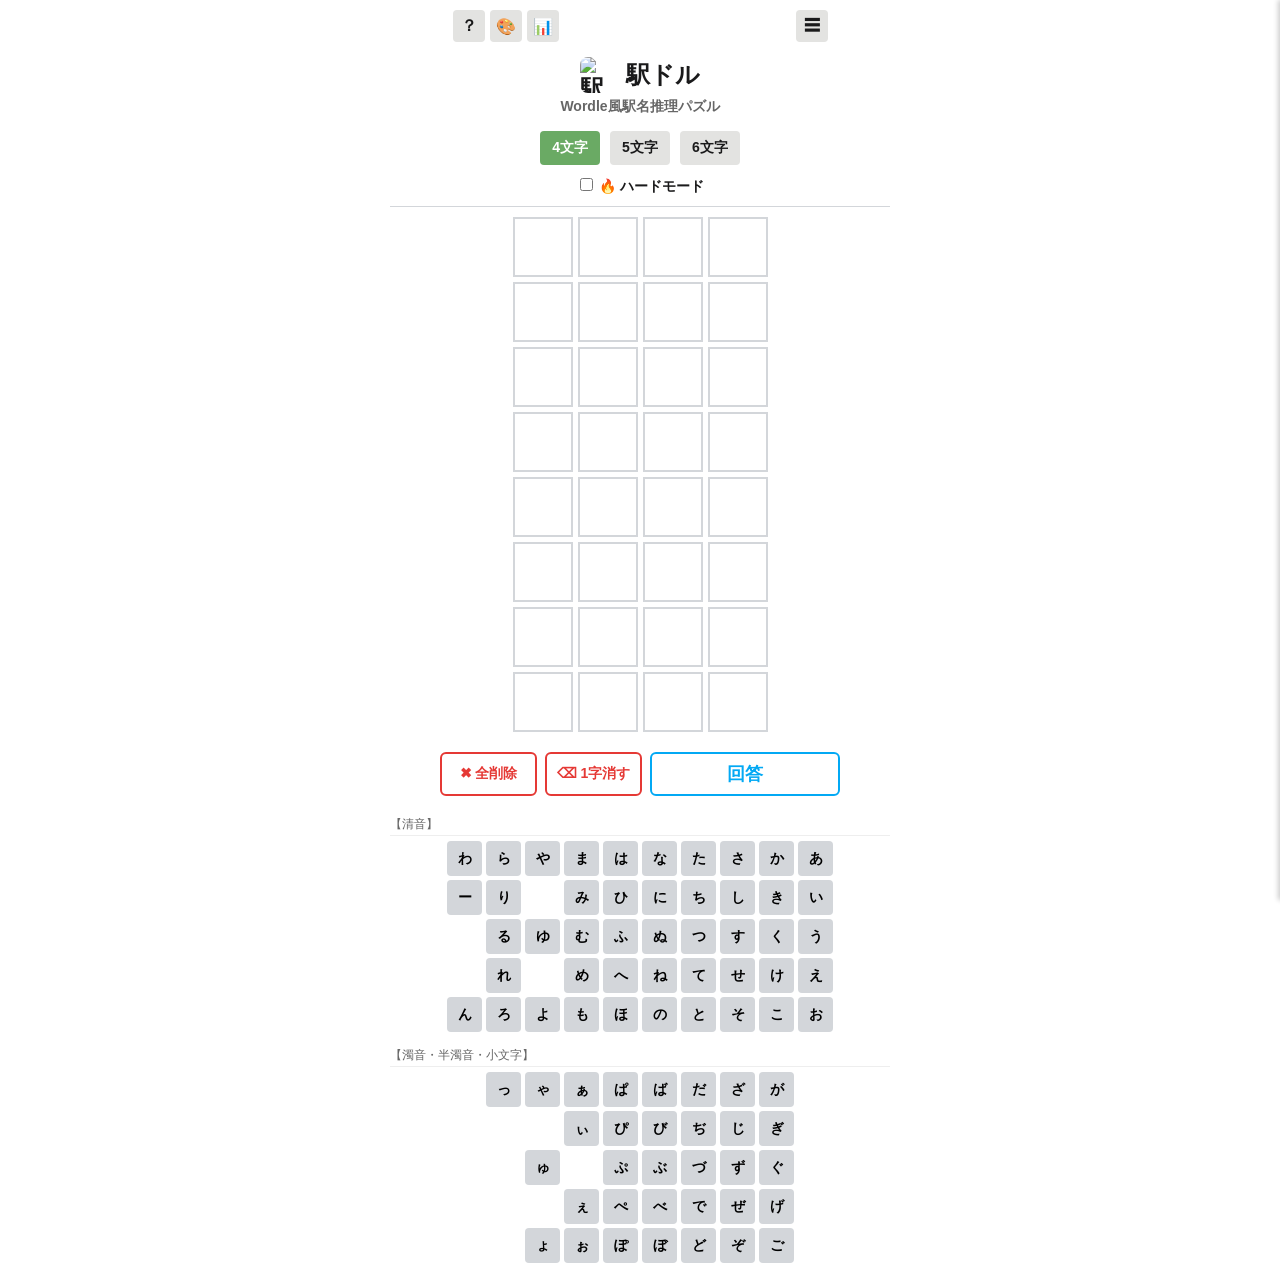
==== ekidle/index.html @ e633f65c "Update index.html" ====
<!DOCTYPE html>
<html lang="ja">
<head>
<meta charset="UTF-8">
<meta name="viewport" content="width=device-width, initial-scale=1.0, maximum-scale=1.0, user-scalable=no">
<title>駅ドル - Wordle風駅名推理パズル</title>
<meta name="keywords" content="駅ドル,鉄道,駅名,パズル,Wordle,地理,教育,旅行,日本,遊び,推理,ワードル,学習,頭の体操,駅名,駅名当て,暇つぶし">
<meta name="description" content="実在する日本の鉄道駅名を推理して当てるWordle風パズルゲーム「駅ドル」。毎日の頭の体操や地理の教育・学習、旅行や鉄道巡りのきっかけにも最適です。タイルの色をヒントに今日の駅を当てよう！">
<meta name="theme-color" content="#6aaa64">
<link rel="canonical" href="https://stationdle.pages.dev/">
<link rel="icon" href="/ekidle-icon.svg" type="image/svg+xml">
<link rel="apple-touch-icon" href="/ekidle-icon.png">
<meta property="og:title" content="駅ドル - Wordle風駅名推理パズル">
<meta property="og:type" content="website">
<meta property="og:url" content="https://stationdle.pages.dev/">
<meta property="og:image" content="https://stationdle.pages.dev/ekidle-icon.png">
<meta property="og:site_name" content="駅ドル">
<meta property="og:description" content="実在する日本の鉄道駅名を推理して当てるWordle風パズルゲーム「駅ドル」。毎日の頭の体操や地理の教育・学習、旅行や鉄道巡りのきっかけにも最適です。タイルの色をヒントに今日の駅を当てよう！">
<meta name="twitter:card" content="summary">
<link rel="stylesheet" href="style.css">
</head>
<body>
<header>
<div style="display:flex; justify-content:space-between; width:100%; max-width:375px; margin:0 auto 5px;">
<div style="display:flex; gap:5px;">
<button id="help-btn" class="btn" style="width:32px; height:32px; font-size:16px; font-weight:bold; padding:0; display:flex; justify-content:center; align-items:center;">？</button>
<button id="theme-btn" class="btn" style="width:32px; height:32px; font-size:16px; font-weight:bold; padding:0; display:flex; justify-content:center; align-items:center;">🎨</button>
<button id="stats-btn" class="btn" style="width:32px; height:32px; font-size:16px; font-weight:bold; padding:0; display:flex; justify-content:center; align-items:center;">📊</button>
</div>
<div style="display:flex; gap:5px;">
<button id="menu-btn" class="btn" style="width:32px; height:32px; font-size:16px; font-weight:bold; padding:0; display:flex; justify-content:center; align-items:center;">☰</button>
</div>
</div>
<h1 style="display: flex; justify-content: center; align-items: center; margin-top: 10px; margin-bottom: 10px;">
<img src="/ekidle-icon.svg" alt="駅ドルロゴ" style="width: 36px; height: 36px; margin-right: 10px; border-radius: 8px;">
駅ドル
</h1>
<div style="font-size: 14px; font-weight: bold; color: #666; margin-top: -5px; margin-bottom: 15px; text-align: center;">Wordle風駅名推理パズル</div>
<div class="mode-selector">
<button id="mode-4" class="btn mode-btn active">4文字</button>
<button id="mode-5" class="btn mode-btn">5文字</button>
<button id="mode-6" class="btn mode-btn">6文字</button>
</div>
<div style="margin-top:10px;text-align:center;">
<label style="font-size:14px;font-weight:bold;cursor:pointer;user-select:none;">
<input type="checkbox" id="hardmode-switch"> 🔥 ハードモード
</label>
</div>
</header>
<main style="display:flex; flex-direction:column; align-items:center; flex-grow:1; width:100%; max-width:500px;">
<div id="game-board" style="position:relative; margin-bottom:10px;"></div>
<div class="control-buttons" style="display:flex; justify-content:center; gap:8px; margin:10px auto 15px; width:95%; max-width:400px; box-sizing:border-box;">
<button id="clear-btn" class="btn" style="flex:1; background-color:#fff; color:#e53935; font-size:14px; padding:8px 0; border:2px solid #e53935; font-weight:bold; border-radius:6px; min-width:0;">✖ 全削除</button>
<button id="back-btn" class="btn" style="flex:1; background-color:#fff; color:#e53935; font-size:14px; padding:8px 0; border:2px solid #e53935; font-weight:bold; border-radius:6px; min-width:0;">⌫ 1字消す</button>
<button id="enter-btn" class="btn" style="flex:2; background-color:#fff; color:#03a9f4; font-size:18px; padding:8px 0; border:2px solid #03a9f4; font-weight:bold; border-radius:6px; min-width:0;">回答</button>
</div>
<div id="keyboard"></div>
</main>
<div id="message-box" class="hidden" style="position:fixed; top:45%; left:50%; transform:translate(-50%, -50%); background-color:rgba(0,0,0,0.85); color:#fff; padding:15px 30px; border-radius:12px; font-weight:bold; font-size:18px; z-index:9999; text-align:center; white-space:nowrap; box-shadow:0 8px 16px rgba(0,0,0,0.3); border:1px solid rgba(255,255,255,0.2);"></div>
<div id="help-modal" style="display:none; position:fixed; top:0; left:0; width:100%; height:100%; background-color:rgba(0,0,0,0.6); justify-content:center; align-items:center; z-index:200;">
<div class="modal-content" style="text-align:left; font-size:14px; max-width:350px; overflow-y:auto; max-height:90vh;">
<span id="close-help-btn" style="position:absolute; top:10px; right:15px; cursor:pointer; font-size:24px; color:#aaa;">&times;</span>
<div id="help-normal-content">
<h2 style="text-align:center; margin-top:0;">遊び方</h2>
<p>隠された<strong>駅名の読みがな</strong>を当ててください。</p>
<ul style="padding-left:20px; line-height:1.6; margin-bottom:15px;">
<li>各文字数モードごとに、<strong>1日1問</strong>出題されます。</li>
<li>入力できるのは、<strong>実在する日本の鉄道駅</strong>のみです。</li>
<li>「ー（長音）」はひらがな1文字として扱います。</li>
<li>数字やアルファベットは、その文字の読みとして扱います。<br>（例：JR総持寺 ➔ じぇいあーるそうじじ / 空港第2ビル ➔ くうこうだいにびる）</li>
<li><strong>記号（・）などは含めずに入力してください。</strong><br>（例：栂・美木多 ➔ とがみきた）</li>
</ul>
<hr style="border:none; border-top:1px solid #eee; margin:15px 0;">
<p style="font-weight:bold; font-size:15px; margin-bottom:5px;">タイルの色の意味</p>
<p style="margin-top:0; font-size:13px; font-weight:bold;">正解が「<span style="color:#6aaa64; font-size:16px;">しながわ</span>」の場合：</p>
<div style="display:flex; gap:5px; margin-bottom:5px;">
<div class="tile correct" style="width:40px; height:40px; line-height:40px; font-size:18px; border:none; min-width:40px;">し</div>
<div class="tile absent" style="width:40px; height:40px; line-height:40px; font-size:18px; border:none; min-width:40px;">ん</div>
<div class="tile absent" style="width:40px; height:40px; line-height:40px; font-size:18px; border:none; min-width:40px;">ば</div>
<div class="tile absent" style="width:40px; height:40px; line-height:40px; font-size:18px; border:none; min-width:40px;">し</div>
</div>
<p style="margin-top:0; margin-bottom:15px; font-size:13px;"><strong><span style="color:#6aaa64">し</span></strong> は駅名に含まれており、位置も合っています。答えに「し」が1個しか含まれないため、2個めの「し」は灰色になります。</p>
<div style="display:flex; gap:5px; margin-bottom:5px;">
<div class="tile present" style="width:40px; height:40px; line-height:40px; font-size:18px; border:none; min-width:40px;">な</div>
<div class="tile present" style="width:40px; height:40px; line-height:40px; font-size:18px; border:none; min-width:40px;">が</div>
<div class="tile absent" style="width:40px; height:40px; line-height:40px; font-size:18px; border:none; min-width:40px;">つ</div>
<div class="tile absent" style="width:40px; height:40px; line-height:40px; font-size:18px; border:none; min-width:40px;">た</div>
</div>
<p style="margin-top:0; margin-bottom:15px; font-size:13px;"><strong><span style="color:#c9b458">な・が</span></strong> は駅名に含まれますが、位置が違います。</p>
<div style="display:flex; gap:5px; margin-bottom:5px;">
<div class="tile diacritic" style="width:40px; height:40px; line-height:40px; font-size:18px; border:none; min-width:40px;">か</div>
<div class="tile present" style="width:40px; height:40px; line-height:40px; font-size:18px; border:none; min-width:40px;">わ</div>
<div class="tile absent" style="width:40px; height:40px; line-height:40px; font-size:18px; border:none; min-width:40px;">さ</div>
<div class="tile absent" style="width:40px; height:40px; line-height:40px; font-size:18px; border:none; min-width:40px;">き</div>
</div>
<p style="margin-top:0; margin-bottom:15px; font-size:13px;"><strong><span style="color:#9c27b0">か</span></strong> は駅名に含まれませんが、<strong>濁点違い（が）</strong>が含まれます。「は・ば・ぱ」「や・ゃ」「つ・づ・っ」など、同じ形の文字が含まれていれば紫色になります。</p>
</div>
<div id="help-hard-content" class="hidden">
<h2 style="text-align:center; margin-top:0; color:#d32f2f;">遊び方（ハード）</h2>
<p>一度オープンしたヒント（タイルの色）を、次回の回答で必ず使わなければならない<strong>超高難易度モード</strong>です。</p>
<ul style="padding-left:20px; line-height:1.6; margin-bottom:15px;">
<li><strong style="color:#6aaa64;">🟩 緑マスのヒント</strong>：次回も全く同じ位置に、その文字を配置しなければなりません。</li>
<li><strong style="color:#c9b458;">🟨 黄マスのヒント</strong>：次回の回答のどこかに、その文字を必ず含めなければなりません。</li>
<li><strong style="color:#9c27b0;">🟪 紫マスのヒント</strong>：次回の回答のどこかに、同じ文字グループ（例：「か」なら「が」など）を必ず含めなければなりません。</li>
</ul>
<p style="font-weight:bold; font-size:14px; color:#d32f2f;">※ヒントを満たさない駅名は送信できません。</p>
</div>
<hr style="border:none; border-top:1px solid #eee; margin:15px 0;">
<div style="font-size:11px; color:#888; line-height:1.5;">
※当ゲームはWikipedia「日本の鉄道駅一覧」のデータを基準としています。<br>
※駅データの更新には最大で1週間程度かかります。
</div>
<div style="text-align:center; margin-top:20px; font-size:12px; font-weight:bold; color:#aaa; line-height:1.8;">
Inspired by Wordle<br>
<a href="https://forms.gle/Lx7FSbLxLa4B6o5n7" target="_blank" style="color:#03a9f4; text-decoration:none;">問い合わせフォーム</a>
</div>
</div>
</div>

<div id="result-modal" style="display:none; position:fixed; top:0; left:0; width:100%; height:100%; background-color:rgba(0,0,0,0.6); justify-content:center; align-items:center; z-index:200;">
<div class="modal-content" style="text-align:left; font-size:14px; max-width:350px; max-height:80vh; overflow-y:auto; overflow-x:hidden; position:relative;">
<span id="close-modal-btn" style="position:absolute; top:10px; right:15px; cursor:pointer; font-size:24px; color:#aaa;">&times;</span>
<h2 id="modal-title" style="text-align:center; margin-top:0;"></h2>
<p id="modal-desc" style="text-align:center; font-size:18px; font-weight:bold; margin-bottom:5px;"></p>
<div id="wiki-link-container" style="text-align:center; margin-bottom:15px;"></div>
<div id="modal-grid" style="text-align:center; letter-spacing:2px; line-height:1.2; margin:15px 0; font-size:18px;"></div>
<div id="stats-container" style="display:flex; justify-content:space-around; margin:15px 0; font-size:12px; text-align:center;">
<div class="stat-box"><span id="stat-played" style="font-size:20px; font-weight:bold;">0</span><br>プレイ</div>
<div class="stat-box"><span id="stat-winrate" style="font-size:20px; font-weight:bold;">0</span>%<br>勝率</div>
<div class="stat-box"><span id="stat-streak" style="font-size:20px; font-weight:bold;">0</span><br>連続正解</div>
<div class="stat-box"><span id="stat-maxstreak" style="font-size:20px; font-weight:bold;">0</span><br>最大連続</div>
</div>
<hr style="border:none; border-top:1px solid #eee; margin:15px 0;">
<div id="guess-distribution" style="text-align:left; font-size:12px; margin-bottom:15px;"></div>
<div class="modal-buttons" style="display:flex; gap:10px; justify-content:center; margin-bottom:15px;">
<button id="share-btn" class="btn share-btn" style="background-color:#000000; color:white; border:none;">Xでシェア</button>
<button id="line-btn" class="btn line-btn" style="background-color:#06C755; color:white; border:none;">LINE</button>
<button id="fb-btn" class="btn fb-btn" style="background-color:#1877F2; color:white; border:none;">Facebook</button>
<button id="copy-btn" class="btn">コピー</button>
</div>
<div class="coffee-link" style="text-align:center;">
<a href="https://buymeacoffee.com/nimuro_stationdle" target="_blank" style="color:#ff813f; font-weight:bold; text-decoration:none; font-size:14px;">☕ コーヒーをおごる (Buy Me a Coffee)</a>
</div>
</div>
</div>
<script src="app.js"></script>
<div id="side-menu-overlay" style="display:none; position:fixed; top:0; left:0; width:100%; height:100%; background:rgba(0,0,0,0.5); z-index:900;"></div>
<div id="side-menu" style="position:fixed; top:0; right:-250px; width:250px; height:100%; background:#fff; z-index:901; transition:right 0.3s ease; box-shadow:-2px 0 5px rgba(0,0,0,0.2); padding:20px; box-sizing:border-box;">
<div style="font-size:18px; font-weight:bold; border-bottom:2px solid #6aaa64; padding-bottom:10px; margin-bottom:15px; display:flex; justify-content:space-between; align-items:center;">
メニュー <span id="close-menu-btn" style="cursor:pointer; color:#aaa; font-size:24px;">&times;</span>
</div>
<ul style="list-style:none; padding:0; margin:0; line-height:3; font-size:14px; font-weight:bold;">
<li style="border-bottom:1px solid #eee;"><a href="#" style="text-decoration:none; color:#333;" onclick="alert('鋭意開発中です！お楽しみに。'); return false;">🔰 練習モード（準備中）</a></li>
<li style="border-bottom:1px solid #eee;"><a href="#" style="text-decoration:none; color:#333;" onclick="alert('鋭意開発中です！お楽しみに。'); return false;">🏆 実績（準備中）</a></li>
<li style="border-bottom:1px solid #eee;"><a href="#" style="text-decoration:none; color:#333;" onclick="alert('鋭意開発中です！お楽しみに。'); return false;">🗓 過去問プレイ（準備中）</a></li>
<li style="border-bottom:1px solid #eee;"><a href="#" style="text-decoration:none; color:#03a9f4;" id="export-data-btn">📤 引き継ぎコードを発行する</a></li>
<li style="border-bottom:1px solid #eee;"><a href="#" style="text-decoration:none; color:#4caf50;" id="import-data-btn">📥 データを復活させる</a></li>
<li style="border-bottom:1px solid #eee;"><a href="https://forms.gle/Lx7FSbLxLa4B6o5n7" target="_blank" style="text-decoration:none; color:#333;">✉️ お問い合わせ</a></li>
<li style="border-bottom:1px solid #eee;"><a href="https://buymeacoffee.com/nimuro_stationdle" target="_blank" style="text-decoration:none; color:#ff813f;">☕ コーヒーをおごる</a></li>
</li>
</ul>
</div>
<script>
const urlParams=new URLSearchParams(window.location.search);
if(urlParams.get('mode')==='admin'&&window.location.hostname.startsWith('development.')){
const adminScript=document.createElement('script');
adminScript.src='admin.js';
document.body.appendChild(adminScript);
}
</script>
</body>
</html>
---- ekidle/style.css ----
:root {
--correct-color: #6aaa64;
--present-color: #c9b458;
--diacritic-color: #9c27b0;
--absent-color: #787c7e;
--bg-color: #ffffff;
--text-color: #1a1a1b;
}
body {
font-family: 'Clear Sans', 'Helvetica Neue', Arial, sans-serif;
background-color: var(--bg-color); color: var(--text-color);
display: flex; flex-direction: column; align-items: center;
margin: 0; padding: 10px; height: 100vh; box-sizing: border-box;
}
header {
width: 100%; max-width: 500px; display: flex; flex-direction: column; align-items: center; border-bottom: 1px solid #d3d6da; padding-bottom: 10px; margin-bottom: 10px;
}
h1 { margin: 0 0 10px 0; font-size: 24px; }
.mode-selector { display: flex; gap: 10px; }
.btn {
background-color: #e3e3e1; border: none; padding: 8px 12px; border-radius: 4px; font-weight: bold; cursor: pointer; color: var(--text-color); font-size: 14px;
}
.mode-btn.active { background-color: var(--correct-color); color: white; }
.ad-space {
width: 100%; max-width: 320px; height: 50px; background-color: #f0f0f0; display: flex; justify-content: center; align-items: center; font-size: 12px; color: #999; margin: 10px 0; border: 1px dashed #ccc;
}
main {
display: flex; flex-direction: column; align-items: center; flex-grow: 1; width: 100%; max-width: 500px;
}
#game-board {
display: grid; grid-template-rows: repeat(6, 1fr); gap: 5px; margin-bottom: 20px;
}
.board-row {
display: grid; grid-template-columns: repeat(var(--row-length, 4), 1fr); gap: 5px;
}
.tile {
width: 12vw; height: 12vw; max-width: 60px; max-height: 60px;
border: 2px solid #d3d6da; display: flex; justify-content: center; align-items: center;
font-size: 24px; font-weight: bold; text-transform: uppercase; box-sizing: border-box;
}
.tile.correct { background-color: var(--correct-color); color: white; border-color: var(--correct-color); }
.tile.present { background-color: var(--present-color); color: white; border-color: var(--present-color); }
.tile.diacritic { background-color: var(--diacritic-color); color: white; border-color: var(--diacritic-color); }
.tile.absent { background-color: var(--absent-color); color: white; border-color: var(--absent-color); }
#keyboard {
width: 100%; display: flex; flex-direction: column; align-items: center; gap: 5px;
}
.keyboard-title {
width: 100%; text-align: left; font-size: 12px; color: #666; margin-top: 5px; border-bottom: 1px solid #eee; padding-bottom: 2px;
}
.keyboard-section {
display: flex; gap: 4px; justify-content: center; width: 100%; margin-bottom: 5px;
}
.key-col {
display: flex; flex-direction: column; gap: 4px;
}
.key {
background-color: #d3d6da; border: none; border-radius: 4px;
font-weight: bold; font-size: 14px; cursor: pointer;
display: flex; justify-content: center; align-items: center;
width: 8vw; max-width: 35px; height: 35px; padding: 0; margin: 0;
}
.key.dummy { visibility: hidden; pointer-events: none; }
.key.correct { background-color: var(--correct-color) !important; color: white !important; }
.key.present { background-color: var(--present-color) !important; color: white !important; }
.key.diacritic { background-color: var(--diacritic-color) !important; color: white !important; }
.key.absent { background-color: var(--absent-color) !important; color: white !important; }
#message-box {
position: absolute; top: 20%; background-color: rgba(0,0,0,0.8); color: white; padding: 10px 20px; border-radius: 4px; font-weight: bold; z-index: 100;
}
#info-board { margin-bottom: 10px; font-weight: bold; color: #333; }
#correct-popup {
position: absolute; top: 30%; background-color: var(--correct-color); color: white; padding: 20px 40px; border-radius: 8px; font-size: 24px; font-weight: bold; z-index: 150; box-shadow: 0 4px 6px rgba(0,0,0,0.2);
}
.hidden { display: none !important; }
.modal-content {
  position: relative;
  background-color: var(--bg-color);
  
  /* 【工夫】元の色を活かしつつ、135度の角度でほんのり光と影のグラデーションを重ねて深みを出します */
  background-image: linear-gradient(135deg, rgba(255, 255, 255, 0.12) 0%, rgba(0, 0, 0, 0.06) 100%);
  
  color: var(--text-color);
  border: 3px solid var(--correct-color);
  
  /* 【工夫】外側への強い影に加え、inset（内側）にうっすら光の縁取りを入れて高級感を出します */
  box-shadow: 0 15px 35px rgba(0, 0, 0, 0.5), inset 0 0 12px rgba(255, 255, 255, 0.15);
  
  /* 駅の案内板や記念切符のイメージに合わせて、角の丸みを「12px」に少し優しくします */
  border-radius: 12px;
  padding: 25px 20px;
  text-align: center;
  width: 95%;
  max-width: 350px;
}
.wiki-link {
display: inline-block; padding: 5px 15px; background-color: #eee; border-radius: 20px; text-decoration: none; color: #333; font-size: 12px;
}
.wiki-link:hover { background-color: #ddd; }

/*テーマカラー*/
body.theme-dark{--bg-color:#121212;--text-color:#ffffff;}
body.theme-sakura{--bg-color:#fff0f5;--text-color:#5d4037;}
body.theme-ocean{--bg-color:#e0f7fa;--text-color:#004d40;}
body.theme-blue{--bg-color:#e3f2fd;--text-color:#0d47a1;}
body.theme-dark .tile{border-color:#555;}
body.theme-dark .key{background-color:#444;color:#fff;}
body.theme-sakura .key{background-color:#ffcdd2;color:#5d4037;}
body.theme-ocean .key{background-color:#b2ebf2;color:#004d40;}
body.theme-dark header{border-bottom-color:#333;}
body.theme-dark .modal-content{background-color:#222;color:#fff;}
body.theme-green{--bg-color:#e8f5e9;--text-color:#1b5e20;}
body.theme-orange{--bg-color:#fff3e0;--text-color:#e65100;}
body.theme-red{--bg-color:#ffebee;--text-color:#b71c1c;}
body.theme-purple{--bg-color:#f3e5f5;--text-color:#4a148c;}
body.theme-green .key{background-color:#c8e6c9;color:#1b5e20;}
body.theme-orange .key{background-color:#ffe0b2;color:#e65100;}
body.theme-red .key{background-color:#ffcdd2;color:#b71c1c;}
body.theme-blue .key{background-color:#bbdefb;color:#0d47a1;}
body.theme-purple .key{background-color:#e1bee7;color:#4a148c;}

/*行事日エフェクト*/
#event-container{position:fixed;top:0;left:0;width:100%;height:100%;pointer-events:none;z-index:9999;overflow:hidden;}
.particle{position:absolute;top:-20px;animation:fall linear 1 forwards;}
@keyframes fall{to{transform:translateY(110vh) rotate(360deg);}}

/* 直接背景色を変えるのではなく、テーマ変数を上書きすることでダイアログとも色を連動させます */
/* エイプリルフールのタイトル反転演出 */
body.event-aprilfool h1{transform:rotate(180deg);transition:transform 0.5s;}
/* ハロウィンのテーマカラー */
body.event-halloween{
  --bg-color:#2c1b18;
  --text-color:#ff9800;
}
body.event-halloween .tile{
  border-color:#ff9800;
}
body.event-halloween .key { 
  background-color: #3d2721; 
  color: #ff9800; 
}
/* バレンタインのテーマカラー */
body.event-valentine{
  --bg-color:#3e2723;
  --text-color:#ffcdd2;
}
body.event-valentine .tile{
  border-color:#ffcdd2;
}
body.event-valentine .key { 
  background-color: #5d4037; 
  color: #ffcdd2; 
}
/* クリスマスのテーマカラー */
body.event-christmas{
  --bg-color:#0f3024;
  --text-color:#e8f5e9;
}
body.event-christmas .tile{
  border-color:#d32f2f;
}
body.event-christmas .key { 
  background-color: #1b4d3e; 
  color: #e8f5e9; 
}
/* ひなまつりのテーマカラー */
body.event-hinamatsuri{
  --bg-color:#fff0f5;
  --text-color:#c2185b;
}
body.event-hinamatsuri .tile{
  border-color:#f48fb1;
}
body.event-hinamatsuri .key { 
  background-color: #f8bbd0; 
  color: #c2185b; 
}
/* 子どもの日のテーマカラー */
body.event-kodomo{
  --bg-color:#f1f8e9;
  --text-color:#33691e;
}
body.event-kodomo .tile{
  border-color:#aed581;
}
body.event-kodomo .key { 
  background-color: #dcedc8; 
  color: #33691e; 
}
/* 七夕のテーマカラー */
body.event-tanabata{
  --bg-color:#0d1b2a;
  --text-color:#fff9c4;
}
body.event-tanabata .tile{
  border-color:#415a77;
}
body.event-tanabata .key{
  background-color:#1b263b;
  color:#e0e1dd;
}

/* 元旦・お正月用のテーマカラー */
body.event-newyear {
  --bg-color: #fffaf0; /* ほんのり温かみのある白 */
  --text-color: #b71c1c; /* おめでたい深い赤 */
}
body.event-newyear .tile {
  border-color: #e53935;
}
body.event-newyear .key {
  background-color: #ffcdd2;
  color: #b71c1c;
}

/* 大晦日用の特別なプレミアムテーマカラー */
body.event-nye {
  --bg-color: #161219;
  --text-color: #d1c7bd;
}
body.event-nye .tile {
  border-color: #36303d;
}
body.event-nye .key {
  background-color: #25202b;
  color: #d1c7bd;
}

/* ==========================================
結果ウィンドウのスクロールバーはみ出し対策
========================================== */
/* スクロールバー全体の横幅を少し細くしてスタイリッシュにします */
.modal-content::-webkit-scrollbar {
  width: 6px;
}

/* スクロールバーが走るレーン（トラック）の設定 */
.modal-content::-webkit-scrollbar-track {
  background: transparent;
  /* 【ここがポイント】上下に12pxの余白を作ることで、丸角のカーブ部分にバーが進入するのを防ぎます */
  margin: 12px 0;
}

/* スクロールバーの動くつまみ（ハンドル）の設定 */
.modal-content::-webkit-scrollbar-thumb {
  /* 現在のボタン色（緑など）をうっすら透かせた色にして画面に馴染ませます */
  background-color: var(--correct-color);
  opacity: 0.5;
  /* つまみ自体の角も丸めることで、枠線との干渉を完全に無くします */
  border-radius: 10px;
}
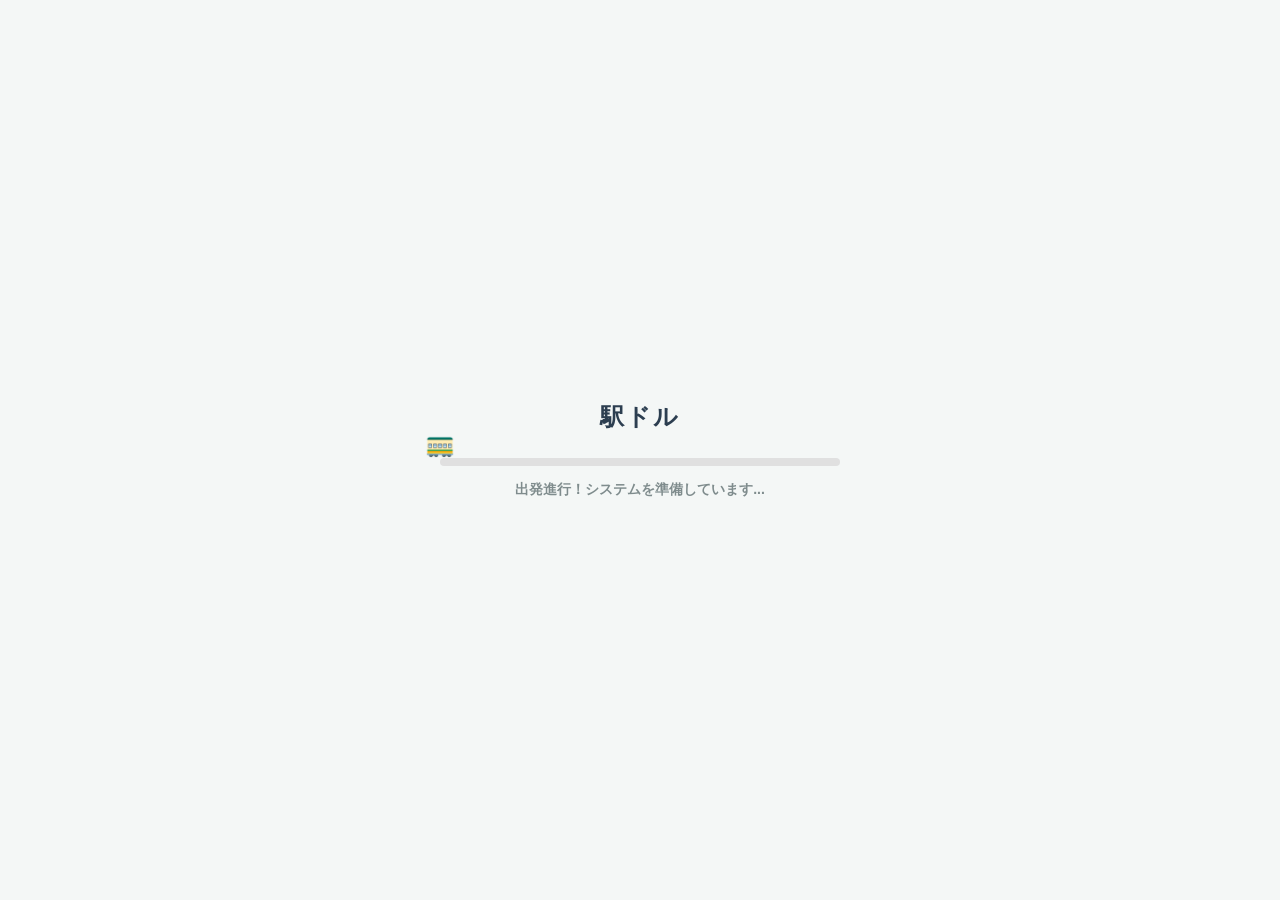
==== commit a8f604a6: "Update index.html" ====
--- a/ekidle/index.html
+++ b/ekidle/index.html
@@ -20,6 +20,16 @@
 <link rel="stylesheet" href="style.css">
 </head>
 <body>
+<div id="loading-screen">
+<div class="loading-content">
+<div class="loading-title">駅ドル</div>
+<div class="track-container">
+<div id="progress-bar"></div>
+<div id="train-icon">🚃</div>
+</div>
+<p id="loading-text">出発進行！システムを準備しています...</p>
+</div>
+</div>
 <header>
 <div style="display:flex; justify-content:space-between; width:100%; max-width:375px; margin:0 auto 5px;">
 <div style="display:flex; gap:5px;">
@@ -108,7 +118,9 @@
 <hr style="border:none; border-top:1px solid #eee; margin:15px 0;">
 <div style="font-size:11px; color:#888; line-height:1.5;">
 ※当ゲームはWikipedia「日本の鉄道駅一覧」のデータを基準としています。<br>
-※駅データの更新には最大で1週間程度かかります。
+※駅データの更新には最大で1週間程度かかります。  <br>
+※深夜0時以降にページを再読み込みしたり文字数タブを切り替えると、今日の新しい問題に切り替わります。<br>
+※0時を過ぎてクリアする前に再読み込みを行うと、マスの色が新しい答えの判定に変わる場合があります。
 </div>
 <div style="text-align:center; margin-top:20px; font-size:12px; font-weight:bold; color:#aaa; line-height:1.8;">
 Inspired by Wordle<br>
--- a/ekidle/style.css
+++ b/ekidle/style.css
@@ -249,3 +249,79 @@
   /* つまみ自体の角も丸めることで、枠線との干渉を完全に無くします */
   border-radius: 10px;
 }
+
+/* ==========================================
+ロード画面
+========================================== */
+/* 画面全体を覆うクリーンな背景 */
+#loading-screen {
+  position: fixed;
+  top: 0; left: 0;
+  width: 100vw; height: 100vh;
+  background-color: #f4f7f6; /* 少しグレーがかった目に優しい白 */
+  display: flex;
+  flex-direction: column;
+  justify-content: center;
+  align-items: center;
+  z-index: 9999;
+  transition: opacity 0.5s ease, visibility 0.5s;
+}
+
+/* 非表示にする時のクラス */
+#loading-screen.hidden {
+  opacity: 0;
+  visibility: hidden;
+}
+
+.loading-content {
+  width: 80%;
+  max-width: 400px;
+  text-align: center;
+}
+
+.loading-title {
+  font-size: 24px;
+  font-weight: bold;
+  color: #2c3e50;
+  margin-bottom: 25px;
+  letter-spacing: 2px;
+}
+
+/* 線路（背景のバー） */
+.track-container {
+  position: relative;
+  width: 100%;
+  height: 8px;
+  background-color: #e0e0e0;
+  border-radius: 4px;
+  margin-bottom: 15px;
+}
+
+/* 伸びる進捗バー */
+#progress-bar {
+  position: absolute;
+  top: 0; left: 0;
+  height: 100%;
+  width: 0%; /* JSでパーセンテージを操作します */
+  background-color: #3498db;
+  border-radius: 4px;
+  transition: width 0.4s ease-out; /* なめらかに伸びるアニメーション */
+}
+
+/* 走る電車のアイコン */
+#train-icon {
+  position: absolute;
+  top: -28px; /* 線路の上に乗せる */
+  left: 0%; /* JSでバーと同じパーセンテージを操作します */
+  font-size: 24px;
+  transform: translateX(-50%); /* アイコンの中心をバーの先端に合わせる */
+  transition: left 0.4s ease-out;
+}
+
+/* 状況を知らせるテキスト */
+#loading-text {
+  font-size: 14px;
+  color: #7f8c8d;
+  margin: 0;
+  font-weight: bold;
+}
